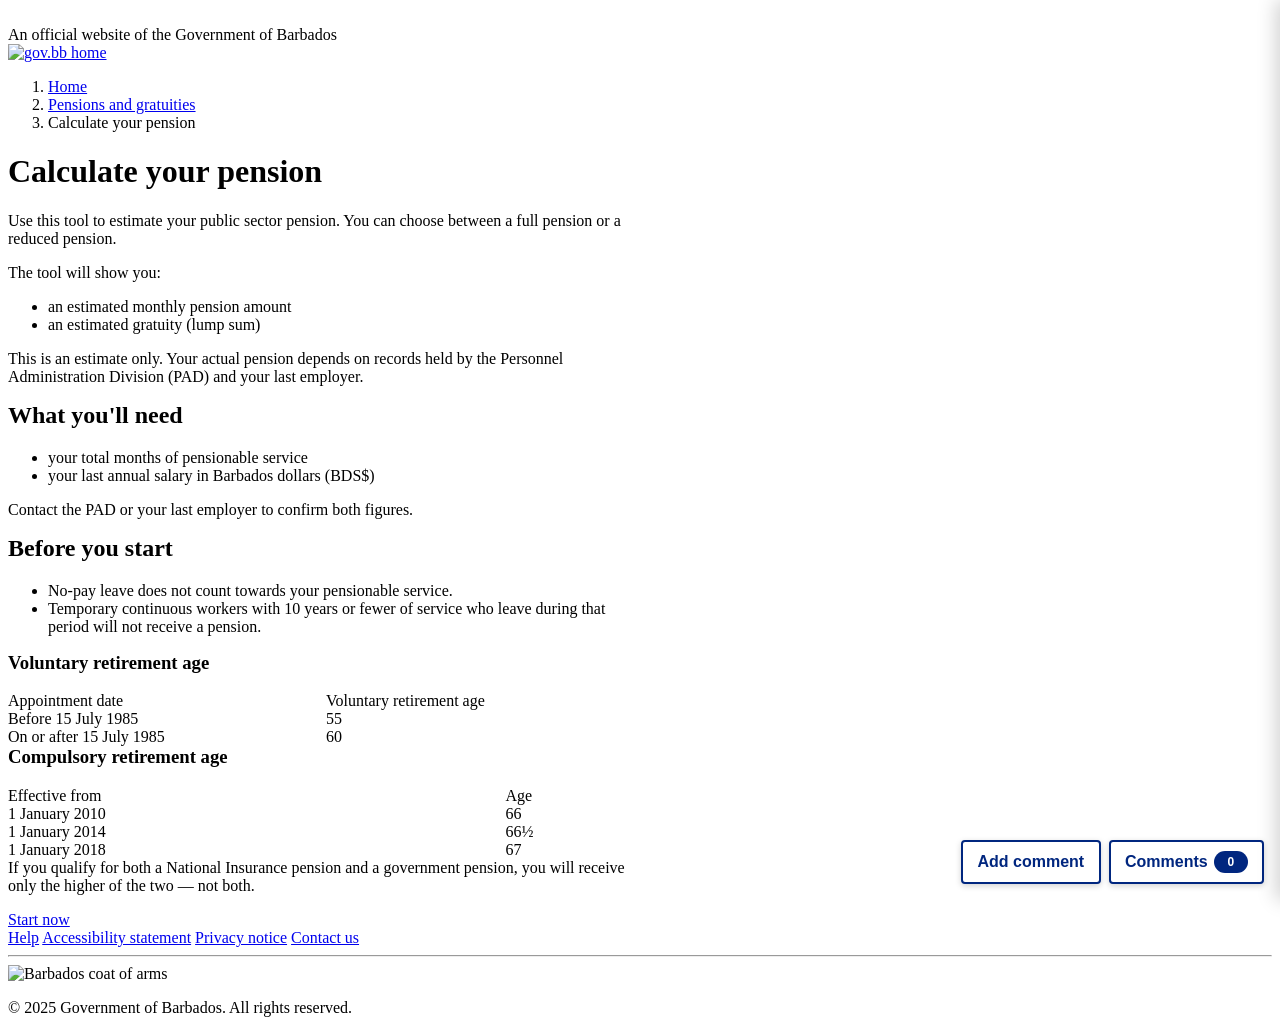
==== index.html @ 2617239f "Add in-browser commenting layer for page review Reviewers can select text or click any component to " ====
<!DOCTYPE html>
<html lang="en">
<head>
  <meta charset="UTF-8">
  <meta name="viewport" content="width=device-width, initial-scale=1.0">
  <title>Calculate your pension - gov.bb</title>
  <link rel="icon" href="assets/images/favicon.ico">
  <link rel="stylesheet" href="styles.css">
  <link rel="stylesheet" href="comments.css">
  <style>
    .govbb-table {
      width: 100%;
      border-collapse: collapse;
      font-size: var(--font-size-body);
      line-height: var(--line-height-body);
      margin-top: var(--spacing-xs);
    }

    .govbb-table th,
    .govbb-table td {
      text-align: left;
      padding: var(--spacing-xs) var(--spacing-s);
      border: 1px solid var(--color-grey-00);
    }

    .govbb-table thead th {
      background-color: var(--color-blue-10);
      font-weight: var(--font-weight-bold);
    }

    .govbb-table tbody tr:nth-child(even) {
      background-color: var(--color-grey-00);
    }
  </style>
</head>
<body>
  <div class="govbb-page">

    <!-- Official Banner -->
    <div class="govbb-official-banner">
      <div class="govbb-container">
        <div class="govbb-official-banner__inner">
          <span class="govbb-official-banner__crest">
            <img src="assets/images/govbb-creast.svg" alt="" class="govbb-official-banner__icon">
          </span>
          <div class="govbb-official-banner__text">
            <span>An official website of the Government of Barbados</span>
          </div>
        </div>
      </div>
    </div>

    <!-- Header -->
    <header class="govbb-header">
      <div class="govbb-container">
        <div class="govbb-header__inner">
          <a href="/">
            <img src="assets/images/govbb-logo.svg" alt="gov.bb home" class="govbb-header__logo">
          </a>
        </div>
      </div>
    </header>

    <!-- Main Content -->
    <main id="main-content">
      <div class="govbb-container">

        <!-- Breadcrumbs -->
        <nav class="govbb-breadcrumbs" aria-label="Breadcrumb" style="padding-block: var(--spacing-s);">
          <ol class="govbb-breadcrumbs__list">
            <li class="govbb-breadcrumbs__item">
              <a href="/" class="govbb-breadcrumbs__link">Home</a>
            </li>
            <li class="govbb-breadcrumbs__item">
              <a href="#" class="govbb-breadcrumbs__link">Pensions and gratuities</a>
            </li>
            <li class="govbb-breadcrumbs__item">
              <span aria-current="page">Calculate your pension</span>
            </li>
          </ol>
        </nav>

        <!-- Page content -->
        <div style="max-width: 40rem; padding-block: var(--spacing-m) var(--spacing-xl);">

          <h1 class="govbb-text-h1">Calculate your pension</h1>

          <p class="govbb-text-body" style="margin-top: var(--spacing-s);">
            Use this tool to estimate your public sector pension. You can choose between a full pension or a reduced pension.
          </p>

          <p class="govbb-text-body" style="margin-top: var(--spacing-s);">The tool will show you:</p>
          <ul class="govbb-list govbb-list--bullet" style="margin-top: var(--spacing-xs);">
            <li>an estimated monthly pension amount</li>
            <li>an estimated gratuity (lump sum)</li>
          </ul>

          <p class="govbb-text-body" style="margin-top: var(--spacing-s);">
            This is an estimate only. Your actual pension depends on records held by the Personnel Administration Division (PAD) and your last employer.
          </p>

          <!-- What you'll need -->
          <h2 class="govbb-text-h2" style="margin-top: var(--spacing-m);">What you'll need</h2>
          <ul class="govbb-list govbb-list--bullet" style="margin-top: var(--spacing-s);">
            <li>your total months of pensionable service</li>
            <li>your last annual salary in Barbados dollars (BDS$)</li>
          </ul>
          <p class="govbb-text-body" style="margin-top: var(--spacing-s);">
            Contact the PAD or your last employer to confirm both figures.
          </p>

          <!-- Before you start -->
          <h2 class="govbb-text-h2" style="margin-top: var(--spacing-m);">Before you start</h2>

          <ul class="govbb-list govbb-list--bullet" style="margin-top: var(--spacing-s);">
            <li>No-pay leave does not count towards your pensionable service.</li>
            <li>Temporary continuous workers with 10 years or fewer of service who leave during that period will not receive a pension.</li>
          </ul>

          <h3 class="govbb-text-h3" style="margin-top: var(--spacing-m);">Voluntary retirement age</h3>
          <table class="govbb-table">
            <thead>
              <tr>
                <th scope="col">Appointment date</th>
                <th scope="col">Voluntary retirement age</th>
              </tr>
            </thead>
            <tbody>
              <tr>
                <td>Before 15 July 1985</td>
                <td>55</td>
              </tr>
              <tr>
                <td>On or after 15 July 1985</td>
                <td>60</td>
              </tr>
            </tbody>
          </table>

          <h3 class="govbb-text-h3" style="margin-top: var(--spacing-m);">Compulsory retirement age</h3>
          <table class="govbb-table">
            <thead>
              <tr>
                <th scope="col">Effective from</th>
                <th scope="col">Age</th>
              </tr>
            </thead>
            <tbody>
              <tr>
                <td>1 January 2010</td>
                <td>66</td>
              </tr>
              <tr>
                <td>1 January 2014</td>
                <td>66&frac12;</td>
              </tr>
              <tr>
                <td>1 January 2018</td>
                <td>67</td>
              </tr>
            </tbody>
          </table>

          <p class="govbb-text-body" style="margin-top: var(--spacing-m);">
            If you qualify for both a National Insurance pension and a government pension, you will receive only the higher of the two — not both.
          </p>

          <a href="calculate.html" class="govbb-btn" style="margin-top: var(--spacing-m); display: inline-flex;">
            Start now
          </a>

        </div>
      </div>
    </main>

    <!-- Footer -->
    <footer class="govbb-footer">
      <div class="govbb-container">
        <div class="govbb-footer__inner">
          <nav class="govbb-footer__nav" aria-label="Footer navigation">
            <a href="#" class="govbb-footer__link">Help</a>
            <a href="#" class="govbb-footer__link">Accessibility statement</a>
            <a href="#" class="govbb-footer__link">Privacy notice</a>
            <a href="#" class="govbb-footer__link">Contact us</a>
          </nav>
          <hr class="govbb-footer__divider">
          <div class="govbb-footer__end">
            <img src="assets/images/govbb-creast.svg" alt="Barbados coat of arms" class="govbb-footer__coat">
            <p class="govbb-footer__copy">&copy; 2025 Government of Barbados. All rights reserved.</p>
          </div>
        </div>
      </div>
    </footer>

  </div>
  <script src="comments.js"></script>
</body>
</html>
---- comments.css ----
/* Lightweight in-browser commenting/annotation layer */

.cmt-toolbar {
  position: fixed;
  right: var(--spacing-s, 1rem);
  bottom: var(--spacing-s, 1rem);
  z-index: 9000;
  display: flex;
  gap: var(--spacing-xs, .5rem);
  font-family: var(--font-family-base, sans-serif);
}

.cmt-btn {
  display: inline-flex;
  align-items: center;
  gap: .4rem;
  padding: .55rem .9rem;
  border: 2px solid var(--color-blue-100, #00267f);
  border-radius: var(--radius-sm, .25rem);
  background: var(--color-white-00, #fff);
  color: var(--color-blue-100, #00267f);
  font-size: var(--font-size-caption, 1rem);
  font-weight: var(--font-weight-bold, 700);
  cursor: pointer;
  box-shadow: 0 2px 6px rgba(0, 0, 0, .18);
}

.cmt-btn:hover {
  background: var(--color-blue-10, #e5e9f2);
}

.cmt-btn[aria-pressed="true"] {
  background: var(--color-blue-100, #00267f);
  color: var(--color-white-00, #fff);
}

.cmt-btn__count {
  display: inline-flex;
  align-items: center;
  justify-content: center;
  min-width: 1.4rem;
  height: 1.4rem;
  padding: 0 .35rem;
  border-radius: 999px;
  background: var(--color-blue-100, #00267f);
  color: var(--color-white-00, #fff);
  font-size: var(--font-size-caption-sm, .75rem);
}

.cmt-btn[aria-pressed="true"] .cmt-btn__count {
  background: var(--color-white-00, #fff);
  color: var(--color-blue-100, #00267f);
}

/* Comment-mode affordances */
body.cmt-mode {
  cursor: crosshair;
}

.cmt-hover-outline {
  outline: 2px dashed var(--color-teal-00, #0e5f64) !important;
  outline-offset: 2px;
}

.cmt-target-highlight {
  background: var(--color-yellow-40, #ffe9a8) !important;
  box-shadow: 0 0 0 3px var(--color-yellow-100, #ffc726);
  transition: background .2s ease;
}

/* Pins overlay */
.cmt-pins {
  position: absolute;
  inset: 0;
  pointer-events: none;
  z-index: 8500;
}

.cmt-pin {
  position: absolute;
  transform: translate(-50%, -50%);
  width: 1.8rem;
  height: 1.8rem;
  border: 2px solid var(--color-white-00, #fff);
  border-radius: 50% 50% 50% 0;
  background: var(--color-blue-100, #00267f);
  color: var(--color-white-00, #fff);
  font-family: var(--font-family-base, sans-serif);
  font-size: var(--font-size-caption-sm, .75rem);
  font-weight: var(--font-weight-bold, 700);
  display: flex;
  align-items: center;
  justify-content: center;
  cursor: pointer;
  pointer-events: auto;
  box-shadow: 0 2px 5px rgba(0, 0, 0, .3);
}

/* Popover (composer + thread) */
.cmt-popover {
  position: absolute;
  z-index: 9500;
  width: min(22rem, calc(100vw - 2rem));
  background: var(--color-white-00, #fff);
  border: 1px solid var(--color-grey-00, #e0e4e9);
  border-radius: var(--radius-sm, .25rem);
  box-shadow: 0 8px 24px rgba(0, 0, 0, .22);
  font-family: var(--font-family-base, sans-serif);
  font-size: var(--font-size-caption, 1rem);
  line-height: 1.5;
  color: var(--color-text, #000);
  overflow: hidden;
}

.cmt-popover__head {
  display: flex;
  align-items: center;
  justify-content: space-between;
  padding: .6rem .8rem;
  background: var(--color-blue-10, #e5e9f2);
  font-weight: var(--font-weight-bold, 700);
}

.cmt-popover__body {
  padding: .8rem;
  max-height: 22rem;
  overflow-y: auto;
}

.cmt-quote {
  border-left: 3px solid var(--color-teal-00, #0e5f64);
  padding: .25rem .6rem;
  margin-bottom: .6rem;
  background: var(--color-teal-10, #eaf9f9);
  font-style: italic;
  color: var(--color-text-muted, #595959);
  font-size: var(--font-size-caption-sm, .85rem);
}

.cmt-field {
  display: block;
  margin-bottom: .6rem;
}

.cmt-field label {
  display: block;
  font-weight: var(--font-weight-bold, 700);
  margin-bottom: .2rem;
  font-size: var(--font-size-caption-sm, .85rem);
}

.cmt-field input,
.cmt-field textarea {
  width: 100%;
  box-sizing: border-box;
  padding: .45rem .55rem;
  border: 2px solid var(--color-mid-grey-00, #595959);
  border-radius: var(--radius-sm, .25rem);
  font-family: inherit;
  font-size: var(--font-size-caption, 1rem);
}

.cmt-field textarea {
  min-height: 4.5rem;
  resize: vertical;
}

.cmt-actions {
  display: flex;
  gap: .5rem;
  justify-content: flex-end;
}

.cmt-action {
  padding: .45rem .8rem;
  border-radius: var(--radius-sm, .25rem);
  font-family: inherit;
  font-size: var(--font-size-caption, 1rem);
  font-weight: var(--font-weight-bold, 700);
  cursor: pointer;
  border: 2px solid var(--color-blue-100, #00267f);
}

.cmt-action--primary {
  background: var(--color-blue-100, #00267f);
  color: var(--color-white-00, #fff);
}

.cmt-action--secondary {
  background: var(--color-white-00, #fff);
  color: var(--color-blue-100, #00267f);
}

.cmt-action--danger {
  border-color: var(--color-red-00, #a42c2c);
  background: var(--color-white-00, #fff);
  color: var(--color-red-00, #a42c2c);
  font-size: var(--font-size-caption-sm, .8rem);
  padding: .25rem .5rem;
}

.cmt-close {
  border: none;
  background: transparent;
  font-size: 1.4rem;
  line-height: 1;
  cursor: pointer;
  color: var(--color-text, #000);
}

/* Thread items */
.cmt-item {
  padding: .55rem 0;
  border-top: 1px solid var(--color-grey-00, #e0e4e9);
}

.cmt-item:first-child {
  border-top: none;
}

.cmt-item__meta {
  display: flex;
  align-items: baseline;
  justify-content: space-between;
  gap: .5rem;
  margin-bottom: .2rem;
}

.cmt-item__author {
  font-weight: var(--font-weight-bold, 700);
}

.cmt-item__time {
  color: var(--color-text-muted, #595959);
  font-size: var(--font-size-caption-sm, .75rem);
}

.cmt-item__text {
  white-space: pre-wrap;
  word-break: break-word;
}

.cmt-empty {
  color: var(--color-text-muted, #595959);
  font-style: italic;
}

.cmt-hint {
  position: fixed;
  left: 50%;
  bottom: var(--spacing-s, 1rem);
  transform: translateX(-50%);
  z-index: 9000;
  padding: .5rem .9rem;
  border-radius: var(--radius-sm, .25rem);
  background: var(--color-blue-100, #00267f);
  color: var(--color-white-00, #fff);
  font-family: var(--font-family-base, sans-serif);
  font-size: var(--font-size-caption-sm, .85rem);
  box-shadow: 0 2px 8px rgba(0, 0, 0, .25);
}

/* Side panel listing all comments on the page */
.cmt-panel {
  position: fixed;
  top: 0;
  right: 0;
  height: 100%;
  width: min(24rem, 100vw);
  background: var(--color-white-00, #fff);
  border-left: 1px solid var(--color-grey-00, #e0e4e9);
  box-shadow: -4px 0 18px rgba(0, 0, 0, .18);
  z-index: 9400;
  display: flex;
  flex-direction: column;
  font-family: var(--font-family-base, sans-serif);
  transform: translateX(100%);
  transition: transform .2s ease;
}

.cmt-panel.is-open {
  transform: translateX(0);
}

.cmt-panel__head {
  display: flex;
  align-items: center;
  justify-content: space-between;
  padding: var(--spacing-xs, .5rem) var(--spacing-s, 1rem);
  background: var(--color-blue-100, #00267f);
  color: var(--color-white-00, #fff);
  font-weight: var(--font-weight-bold, 700);
}

.cmt-panel__head .cmt-close {
  color: var(--color-white-00, #fff);
}

.cmt-panel__body {
  flex: 1;
  overflow-y: auto;
  padding: var(--spacing-xs, .5rem) var(--spacing-s, 1rem);
}

.cmt-panel__group {
  padding: .6rem 0;
  border-bottom: 1px solid var(--color-grey-00, #e0e4e9);
  cursor: pointer;
}

.cmt-panel__group:hover {
  background: var(--color-blue-10, #e5e9f2);
}
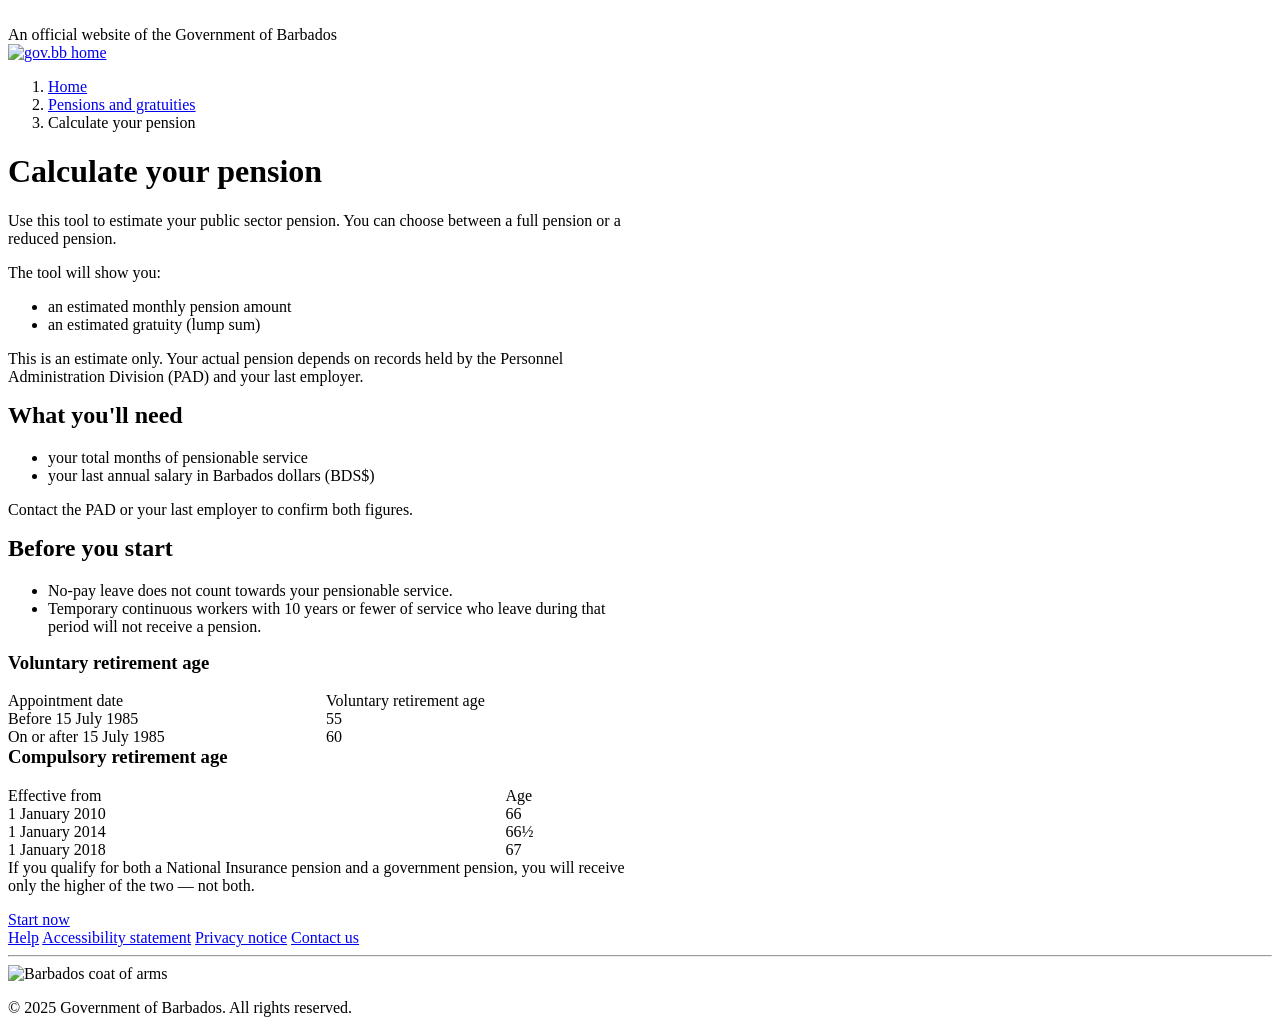
==== commit 38393877: "Make comments shared via Supabase backend Comments now persist in a Supabase table and sync in real " ====
--- a/index.html
+++ b/index.html
@@ -193,6 +193,6 @@
     </footer>
 
   </div>
-  <script src="comments.js"></script>
+  <script type="module" src="comments.js"></script>
 </body>
 </html>
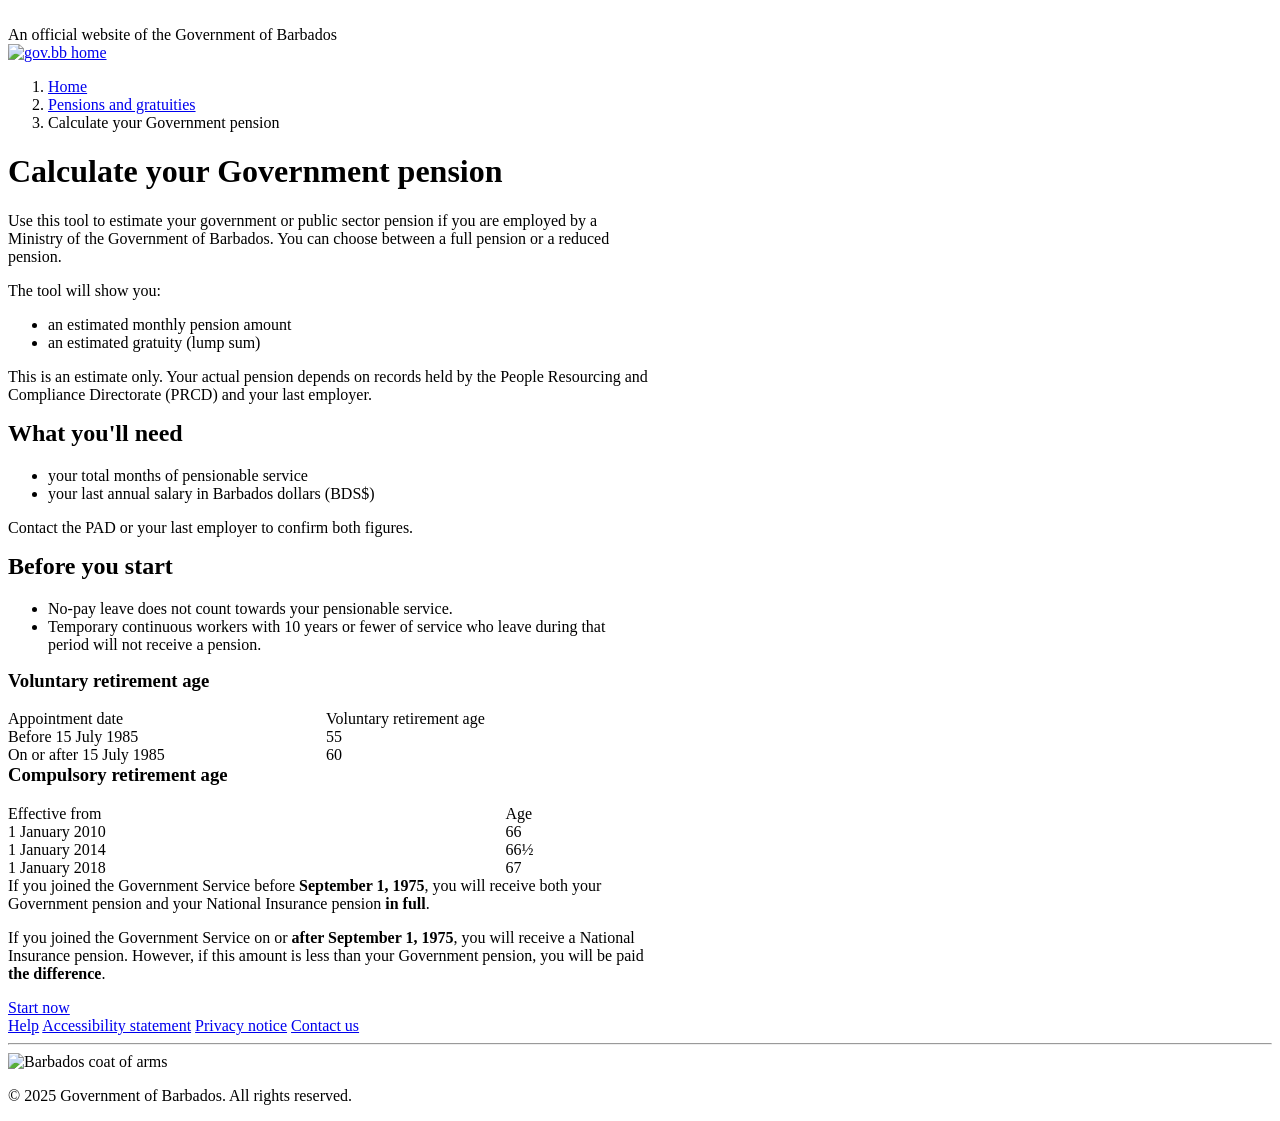
==== commit db8ee662: "Apply MDA-approved narrative updates (REV30Jun26) Reviewed by the Principal Pension Officer. Changes" ====
--- a/index.html
+++ b/index.html
@@ -3,7 +3,7 @@
 <head>
   <meta charset="UTF-8">
   <meta name="viewport" content="width=device-width, initial-scale=1.0">
-  <title>Calculate your pension - gov.bb</title>
+  <title>Calculate your Government pension - gov.bb</title>
   <link rel="icon" href="assets/images/favicon.ico">
   <link rel="stylesheet" href="styles.css">
   <link rel="stylesheet" href="comments.css">
@@ -75,7 +75,7 @@
               <a href="#" class="govbb-breadcrumbs__link">Pensions and gratuities</a>
             </li>
             <li class="govbb-breadcrumbs__item">
-              <span aria-current="page">Calculate your pension</span>
+              <span aria-current="page">Calculate your Government pension</span>
             </li>
           </ol>
         </nav>
@@ -83,10 +83,10 @@
         <!-- Page content -->
         <div style="max-width: 40rem; padding-block: var(--spacing-m) var(--spacing-xl);">
 
-          <h1 class="govbb-text-h1">Calculate your pension</h1>
-
-          <p class="govbb-text-body" style="margin-top: var(--spacing-s);">
-            Use this tool to estimate your public sector pension. You can choose between a full pension or a reduced pension.
+          <h1 class="govbb-text-h1">Calculate your Government pension</h1>
+
+          <p class="govbb-text-body" style="margin-top: var(--spacing-s);">
+            Use this tool to estimate your government or public sector pension if you are employed by a Ministry of the Government of Barbados. You can choose between a full pension or a reduced pension.
           </p>
 
           <p class="govbb-text-body" style="margin-top: var(--spacing-s);">The tool will show you:</p>
@@ -96,7 +96,7 @@
           </ul>
 
           <p class="govbb-text-body" style="margin-top: var(--spacing-s);">
-            This is an estimate only. Your actual pension depends on records held by the Personnel Administration Division (PAD) and your last employer.
+            This is an estimate only. Your actual pension depends on records held by the People Resourcing and Compliance Directorate (PRCD) and your last employer.
           </p>
 
           <!-- What you'll need -->
@@ -162,7 +162,11 @@
           </table>
 
           <p class="govbb-text-body" style="margin-top: var(--spacing-m);">
-            If you qualify for both a National Insurance pension and a government pension, you will receive only the higher of the two — not both.
+            If you joined the Government Service before <strong>September 1, 1975</strong>, you will receive both your Government pension and your National Insurance pension <strong>in full</strong>.
+          </p>
+
+          <p class="govbb-text-body" style="margin-top: var(--spacing-s);">
+            If you joined the Government Service on or <strong>after September 1, 1975</strong>, you will receive a National Insurance pension. However, if this amount is less than your Government pension, you will be paid <strong>the difference</strong>.
           </p>
 
           <a href="calculate.html" class="govbb-btn" style="margin-top: var(--spacing-m); display: inline-flex;">
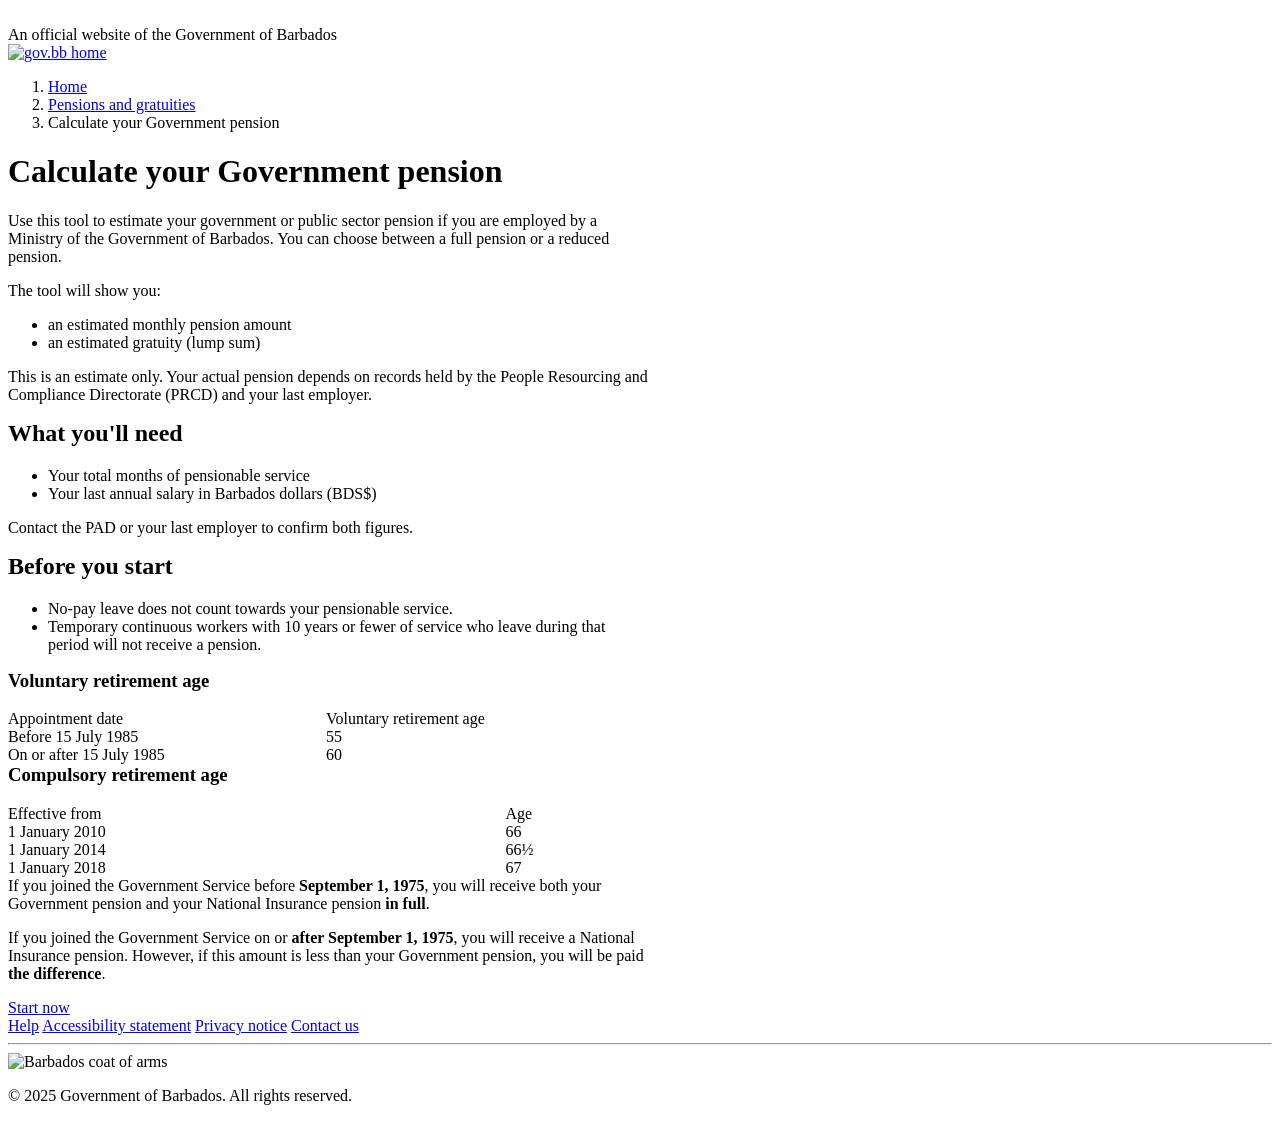
==== commit d99f0c72: "Capitalize "Your" in the What you'll need list Co-Authored-By: Claude Opus 4.7 <noreply@anthropic.co" ====
--- a/index.html
+++ b/index.html
@@ -102,8 +102,8 @@
           <!-- What you'll need -->
           <h2 class="govbb-text-h2" style="margin-top: var(--spacing-m);">What you'll need</h2>
           <ul class="govbb-list govbb-list--bullet" style="margin-top: var(--spacing-s);">
-            <li>your total months of pensionable service</li>
-            <li>your last annual salary in Barbados dollars (BDS$)</li>
+            <li>Your total months of pensionable service</li>
+            <li>Your last annual salary in Barbados dollars (BDS$)</li>
           </ul>
           <p class="govbb-text-body" style="margin-top: var(--spacing-s);">
             Contact the PAD or your last employer to confirm both figures.
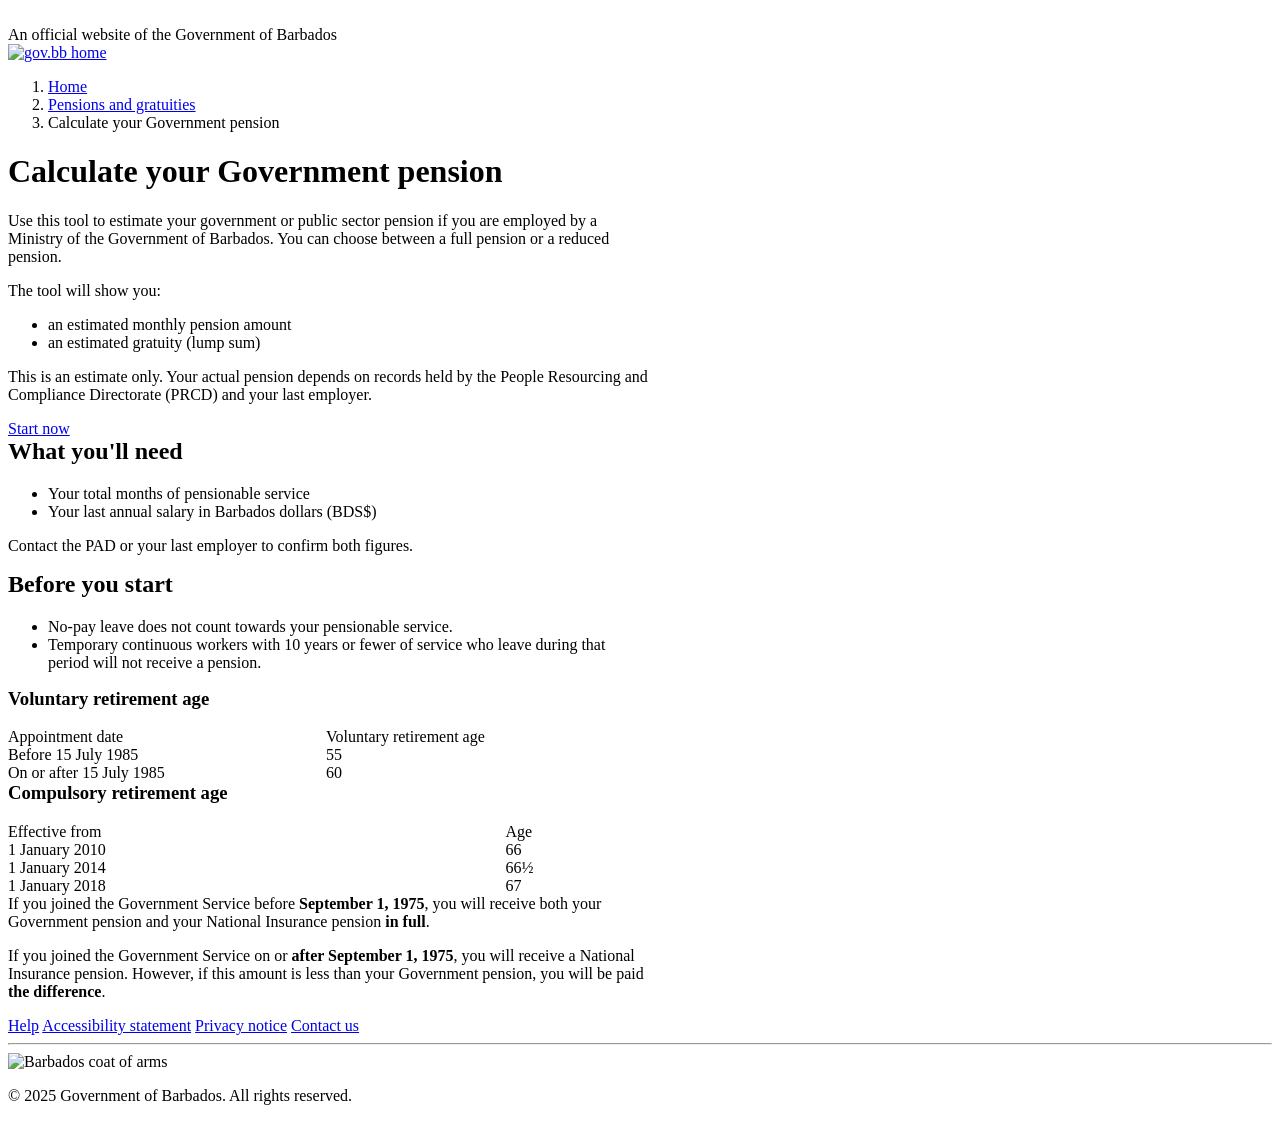
==== commit b4b7989e: "Move Start now button above detailed guidance (GDS start-page pattern) The green start button now ap" ====
--- a/index.html
+++ b/index.html
@@ -99,6 +99,11 @@
             This is an estimate only. Your actual pension depends on records held by the People Resourcing and Compliance Directorate (PRCD) and your last employer.
           </p>
 
+          <!-- Start button (GDS start-page pattern: before detailed guidance) -->
+          <a href="calculate.html" class="govbb-btn" style="margin-top: var(--spacing-m); display: inline-flex;">
+            Start now
+          </a>
+
           <!-- What you'll need -->
           <h2 class="govbb-text-h2" style="margin-top: var(--spacing-m);">What you'll need</h2>
           <ul class="govbb-list govbb-list--bullet" style="margin-top: var(--spacing-s);">
@@ -168,10 +173,6 @@
           <p class="govbb-text-body" style="margin-top: var(--spacing-s);">
             If you joined the Government Service on or <strong>after September 1, 1975</strong>, you will receive a National Insurance pension. However, if this amount is less than your Government pension, you will be paid <strong>the difference</strong>.
           </p>
-
-          <a href="calculate.html" class="govbb-btn" style="margin-top: var(--spacing-m); display: inline-flex;">
-            Start now
-          </a>
 
         </div>
       </div>
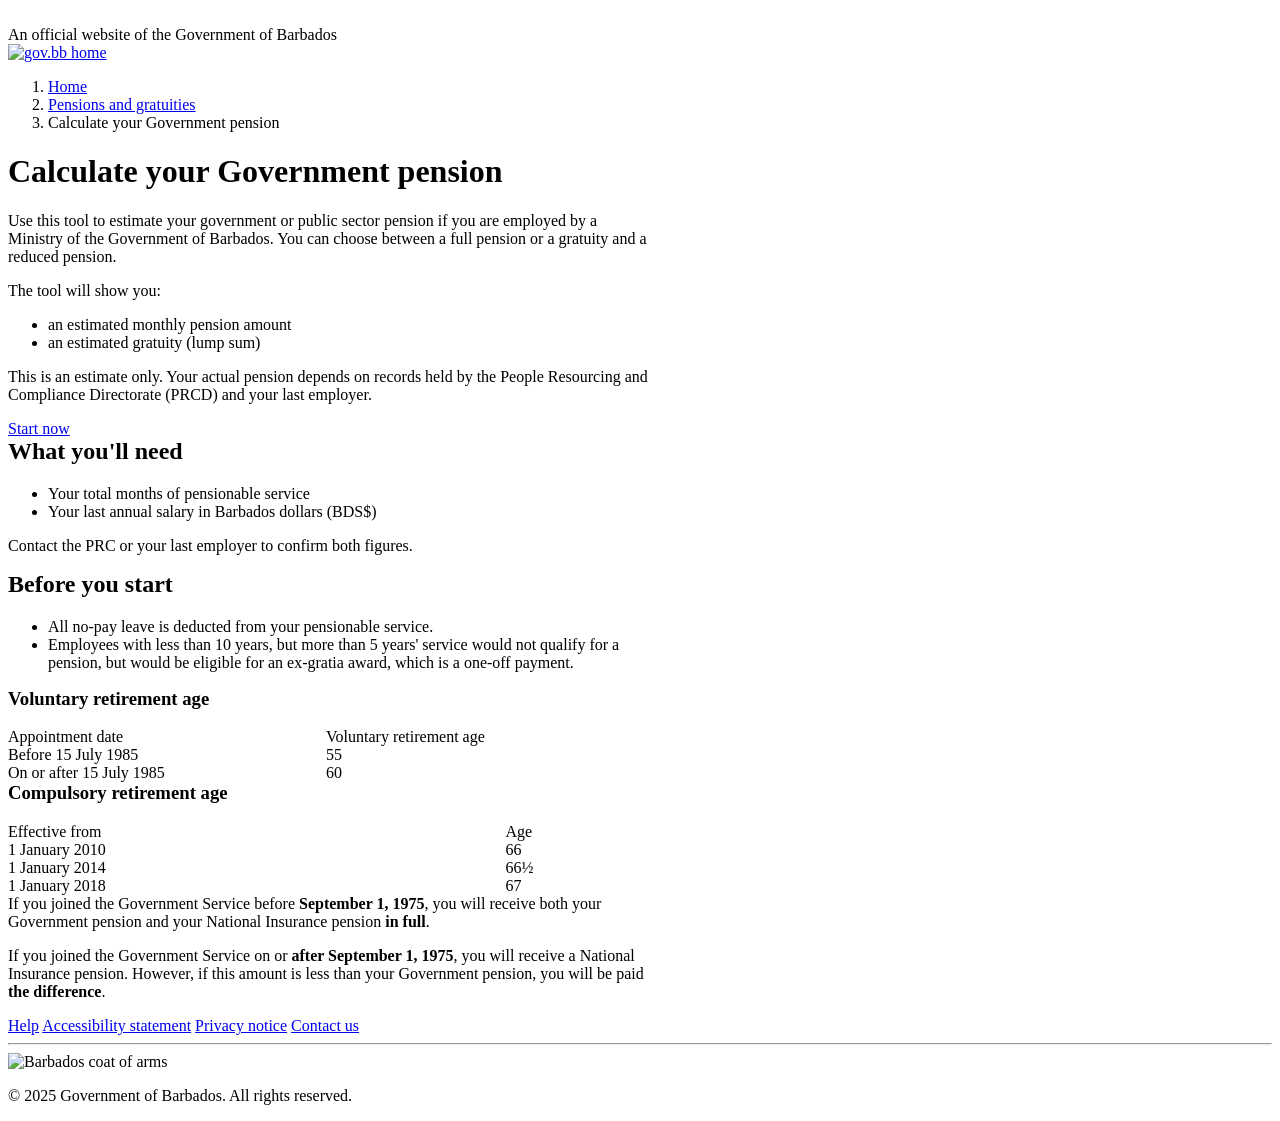
==== commit 5f579961: "Update with approved pension narrative" ====
--- a/index.html
+++ b/index.html
@@ -86,7 +86,7 @@
           <h1 class="govbb-text-h1">Calculate your Government pension</h1>
 
           <p class="govbb-text-body" style="margin-top: var(--spacing-s);">
-            Use this tool to estimate your government or public sector pension if you are employed by a Ministry of the Government of Barbados. You can choose between a full pension or a reduced pension.
+            Use this tool to estimate your government or public sector pension if you are employed by a Ministry of the Government of Barbados. You can choose between a full pension or a gratuity and a reduced pension.
           </p>
 
           <p class="govbb-text-body" style="margin-top: var(--spacing-s);">The tool will show you:</p>
@@ -111,15 +111,15 @@
             <li>Your last annual salary in Barbados dollars (BDS$)</li>
           </ul>
           <p class="govbb-text-body" style="margin-top: var(--spacing-s);">
-            Contact the PAD or your last employer to confirm both figures.
+            Contact the PRC or your last employer to confirm both figures.
           </p>
 
           <!-- Before you start -->
           <h2 class="govbb-text-h2" style="margin-top: var(--spacing-m);">Before you start</h2>
 
           <ul class="govbb-list govbb-list--bullet" style="margin-top: var(--spacing-s);">
-            <li>No-pay leave does not count towards your pensionable service.</li>
-            <li>Temporary continuous workers with 10 years or fewer of service who leave during that period will not receive a pension.</li>
+            <li>All no-pay leave is deducted from your pensionable service.</li>
+            <li>Employees with less than 10 years, but more than 5 years' service would not qualify for a pension, but would be eligible for an ex-gratia award, which is a one-off payment.</li>
           </ul>
 
           <h3 class="govbb-text-h3" style="margin-top: var(--spacing-m);">Voluntary retirement age</h3>
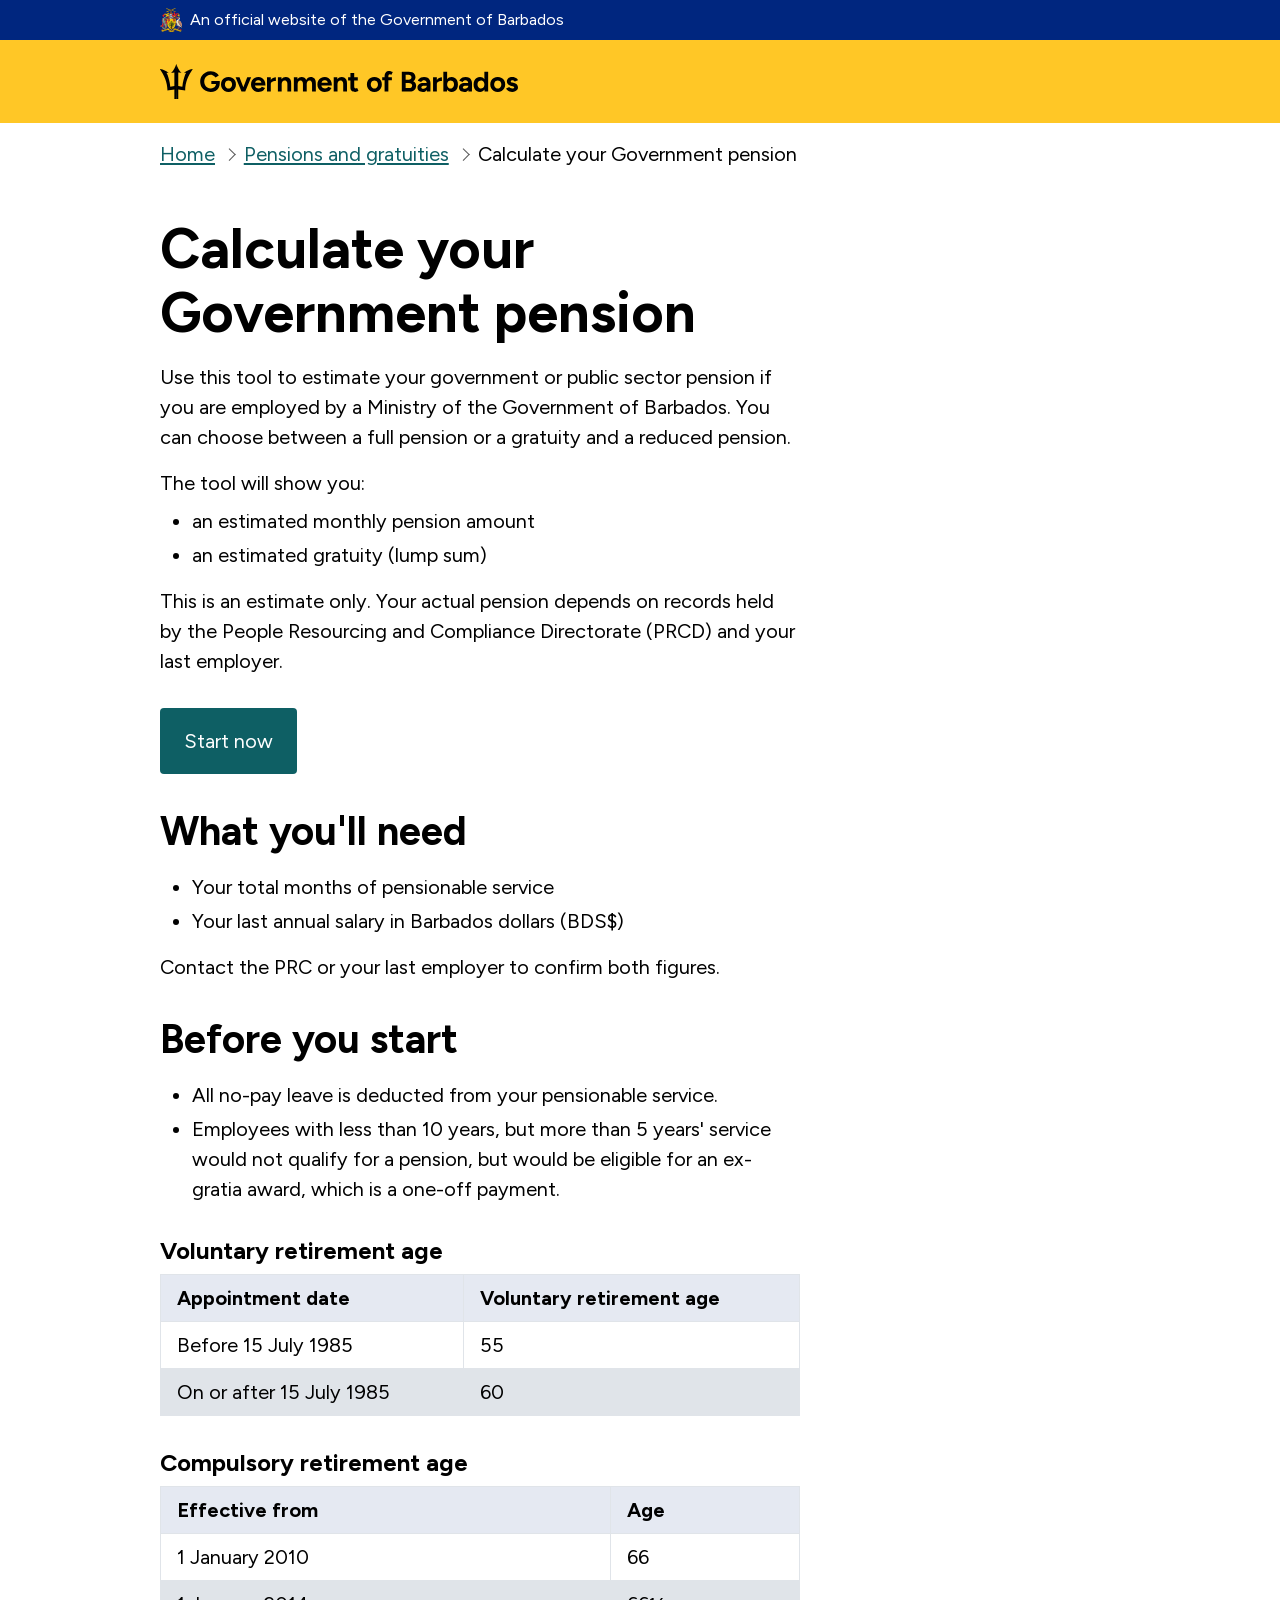
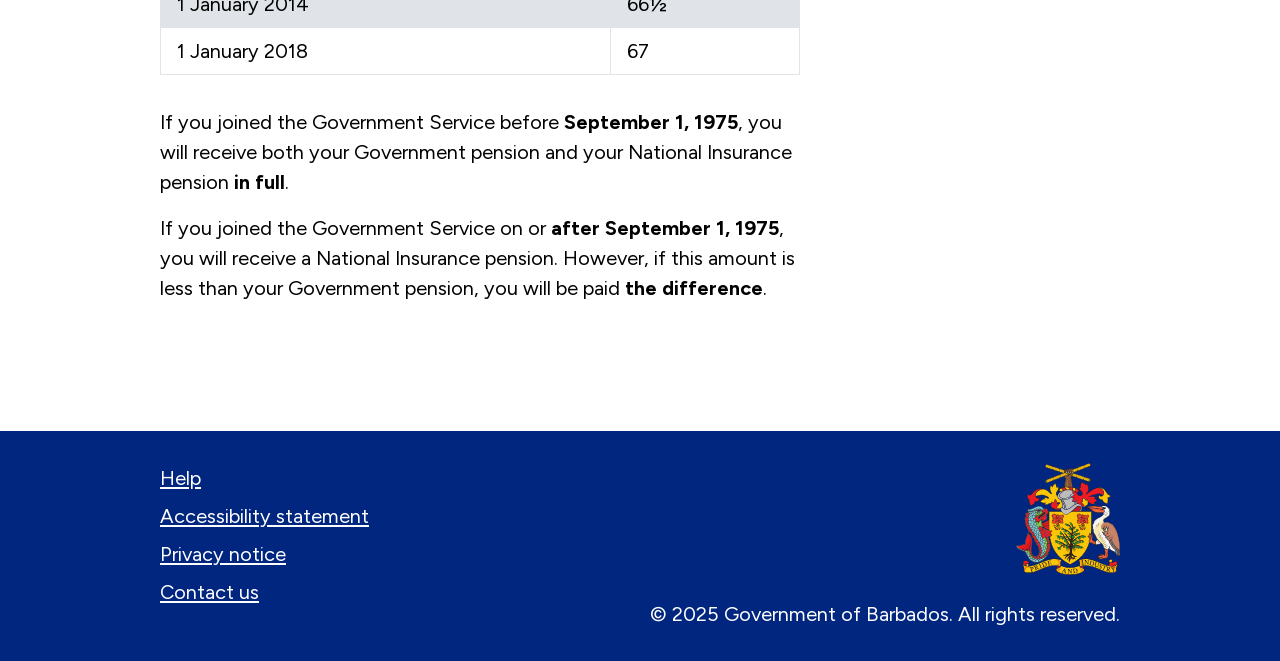
==== commit 36a01f8c: "Accessibility fixes: skip link, focus contrast, new-tab cue - Add a "Skip to main content" link on b" ====
--- a/index.html
+++ b/index.html
@@ -34,6 +34,7 @@
   </style>
 </head>
 <body>
+  <a href="#main-content" class="govbb-skip-link">Skip to main content</a>
   <div class="govbb-page">
 
     <!-- Official Banner -->
@@ -62,7 +63,7 @@
     </header>
 
     <!-- Main Content -->
-    <main id="main-content">
+    <main id="main-content" tabindex="-1">
       <div class="govbb-container">
 
         <!-- Breadcrumbs -->
